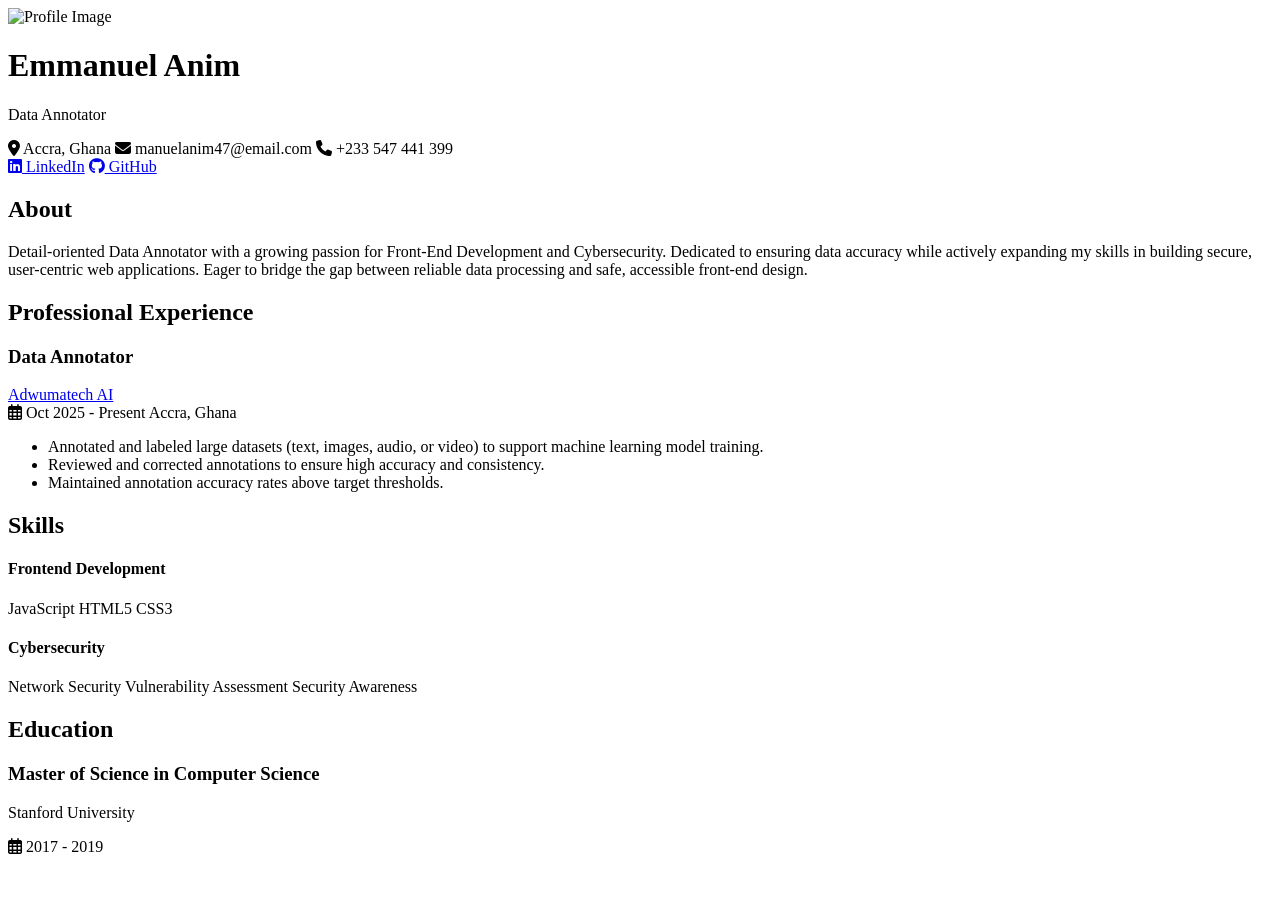
==== project.html @ 0e67bce3 "Add files via upload" ====
<!DOCTYPE html>
<html lang="en">
<head>
    <meta charset="UTF-8">
    <meta name="viewport" content="width=device-width, initial-scale=1.0">
    <title>Emmanuel Anim - Resume</title>
    <link rel="stylesheet" href="style.css">
    <link rel="stylesheet" href="https://cdnjs.cloudflare.com/ajax/libs/font-awesome/6.4.0/css/all.min.css">
</head>
<body>
    <main class="resume-container">
        
        <header class="profile-header">
            <img src="https://as1.ftcdn.net/v2/jpg/05/69/40/36/1000_F_569403685_wBdRDeIIg52MneGRb82bnbxtpNCKgmqS.jpg" alt="Profile Image" class="profile-img"> 
            <div class="profile-info">
                <h1>Emmanuel Anim</h1>
                <p class="subtitle">Data Annotator</p>
                
                <div class="contact-links">
                    <i class="fas fa-map-marker-alt"></i> Accra, Ghana</span>
                    <i class="fas fa-envelope"></i> manuelanim47@email.com</span>
                     <i class="fas fa-phone"></i> +233 547 441 399</span>
                </div>
                
                <div class="social-links">
                    <a href="https://www.linkedin.com/" target="_blank"><i class="fab fa-linkedin"></i> LinkedIn</a>
                    <a href="https://github.com/manuelanim47-dotcom/Emma-Anim" target="_blank"><i class="fab fa-github"></i> GitHub</a>
                </div>
            </div>
        </header>

        <section class="resume-section">
            <h2 class="section-title">About</h2>
            <p>Detail-oriented Data Annotator with a growing passion for Front-End Development and Cybersecurity. Dedicated to ensuring data accuracy while actively expanding my skills in building secure, user-centric web applications. Eager to bridge the gap between reliable data processing and safe, accessible front-end design.</p>
        </section>

        <section class="resume-section">
            <h2 class="section-title">Professional Experience</h2>
            
            <div class="experience-item">
                <div class="item-header">
                    <div class="item-title-group">
                        <h3>Data Annotator</h3>
                        <a href="https://www.adwumatech.ai/" target="_blank">Adwumatech AI</a>
                    </div>
                    <div class="item-meta">
                        <span><i class="far fa-calendar-alt"></i> Oct 2025 - Present</span>
                        <span>Accra, Ghana</span>
                    </div>
                </div>
                <ul class="experience-list">
                    <li>Annotated and labeled large datasets (text, images, audio, or video) to support machine learning model training.</li>
                    <li>Reviewed and corrected annotations to ensure high accuracy and consistency.</li>
                    <li>Maintained annotation accuracy rates above target thresholds.</li>
                </ul>
            </div>

            </section>

        <section class="resume-section">
            <h2 class="section-title">Skills</h2>
            
            <div class="skill-category">
                <h4>Frontend Development</h4>
                <div class="tags-container">
                    <span class="tag">JavaScript</span>
                    <span class="tag">HTML5</span>
                    <span class="tag">CSS3</span>
                </div>
            </div>
                <div class="skill-category">
                    <h4>Cybersecurity</h4>
                    <div class="tags-container">
                        <span class="tag">Network Security</span>
                        <span class="tag">Vulnerability Assessment</span>
                        <span class="tag">Security Awareness</span>
                    </div>  
            </div>
        </section>

        <section>
            <h2 class="section-title">Education</h2>
            
            <div class="education-item">
                <div class="item-header">
                    <div class="item-title-group">
                        <h3>Master of Science in Computer Science</h3>
                        <p class="company-link">Stanford University</p>
                    </div>
                    <div class="item-meta">
                        <span><i class="far fa-calendar-alt"></i> 2017 - 2019</span>
                    </div>
                </div>
            </div>
        </section>

    </main>
</body>
</html>
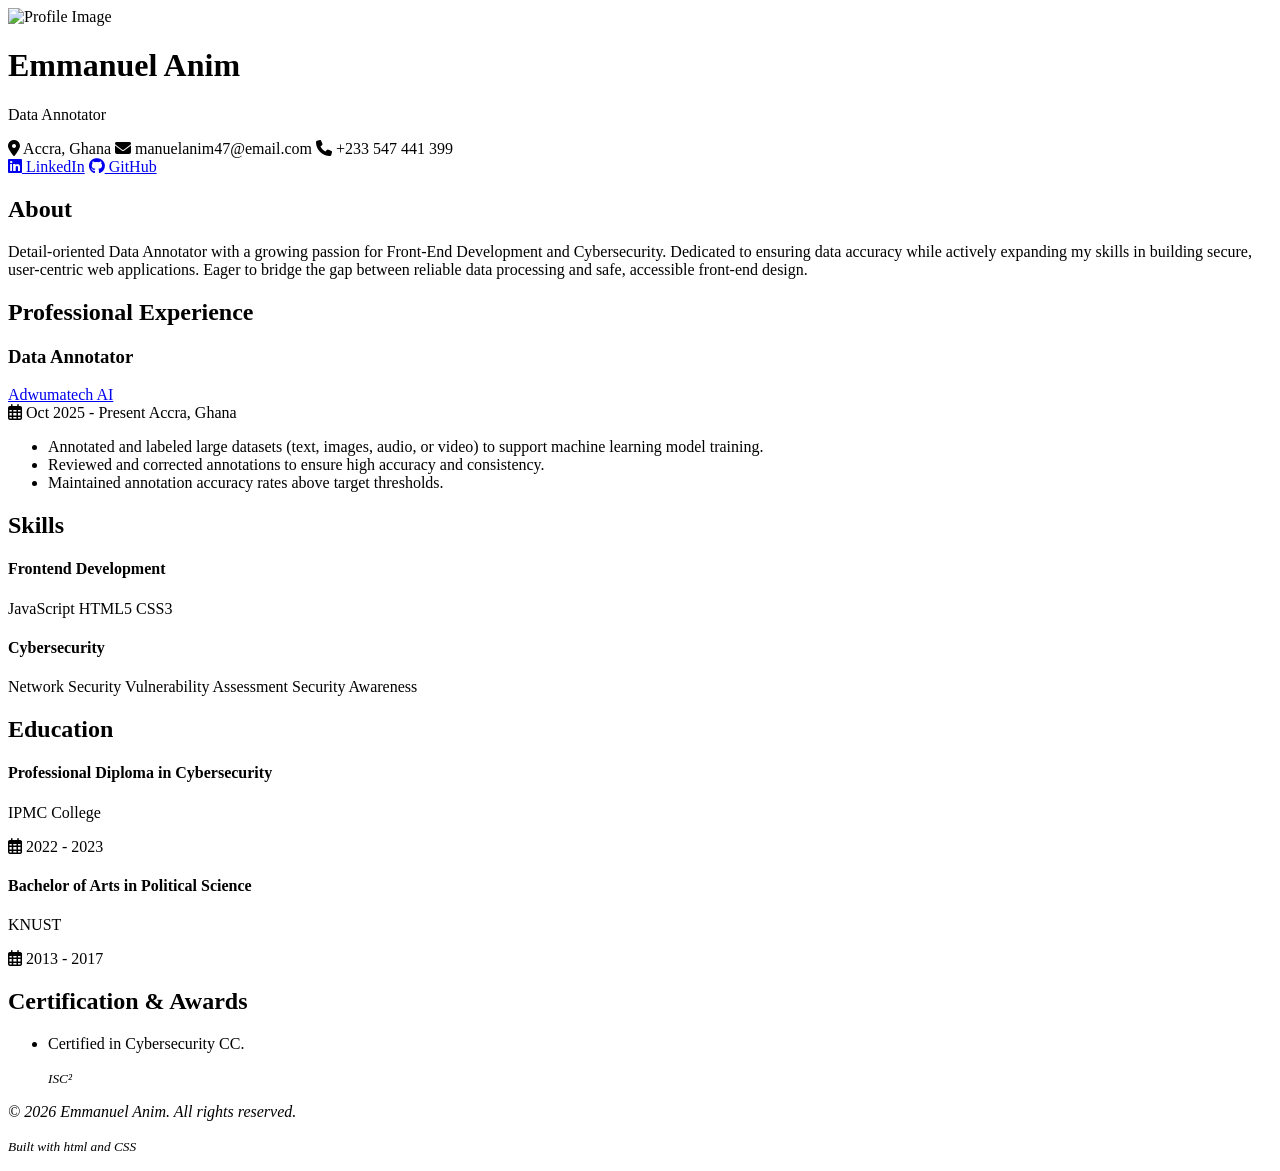
==== commit 50cb8f55: "Update project.html" ====
--- a/project.html
+++ b/project.html
@@ -4,7 +4,7 @@
     <meta charset="UTF-8">
     <meta name="viewport" content="width=device-width, initial-scale=1.0">
     <title>Emmanuel Anim - Resume</title>
-    <link rel="stylesheet" href="style.css">
+    <link rel="stylesheet" href="project.css">
     <link rel="stylesheet" href="https://cdnjs.cloudflare.com/ajax/libs/font-awesome/6.4.0/css/all.min.css">
 </head>
 <body>
@@ -84,16 +84,44 @@
             <div class="education-item">
                 <div class="item-header">
                     <div class="item-title-group">
-                        <h3>Master of Science in Computer Science</h3>
-                        <p class="company-link">Stanford University</p>
+                        <h4>Professional Diploma in Cybersecurity</h4>
+                        <p class="company-link">IPMC College</p>
                     </div>
                     <div class="item-meta">
-                        <span><i class="far fa-calendar-alt"></i> 2017 - 2019</span>
+                        <span><i class="far fa-calendar-alt"></i> 2022 - 2023</span>
                     </div>
                 </div>
             </div>
+            <div Class="education-item">
+                <div class="item-header">
+                    <div clas="item-title-group">
+                        <h4>Bachelor of Arts in Political Science</h4>
+                        <p class="company-link">KNUST</p>
+                    </div>
+                    <div class="item-meta">
+                        <span><i class="far fa-calendar-alt"></i> 2013 - 2017</span>
+                    </div>
+                </div>
+
+            </div>
         </section>
+
+<section class="resume-section">
+            <h2 class="section-title">Certification & Awards</h2>
+            <div class="experience-item">
+                <div class="item-header">
+                    <div class="item-title-group">   
+                <ul class="experience-list">
+                    <li>Certified in Cybersecurity CC.</li>
+                    <p><small><i>ISC²</i></small></p>
+                </ul>            
+            </div>
+            </section>
 
     </main>
 </body>
+<footer>    
+     <p><i>© 2026 Emmanuel Anim. All rights reserved.</i></p>
+     <p><small><i>Built with html and CSS</i></small></p>
+</footer>
 </html>
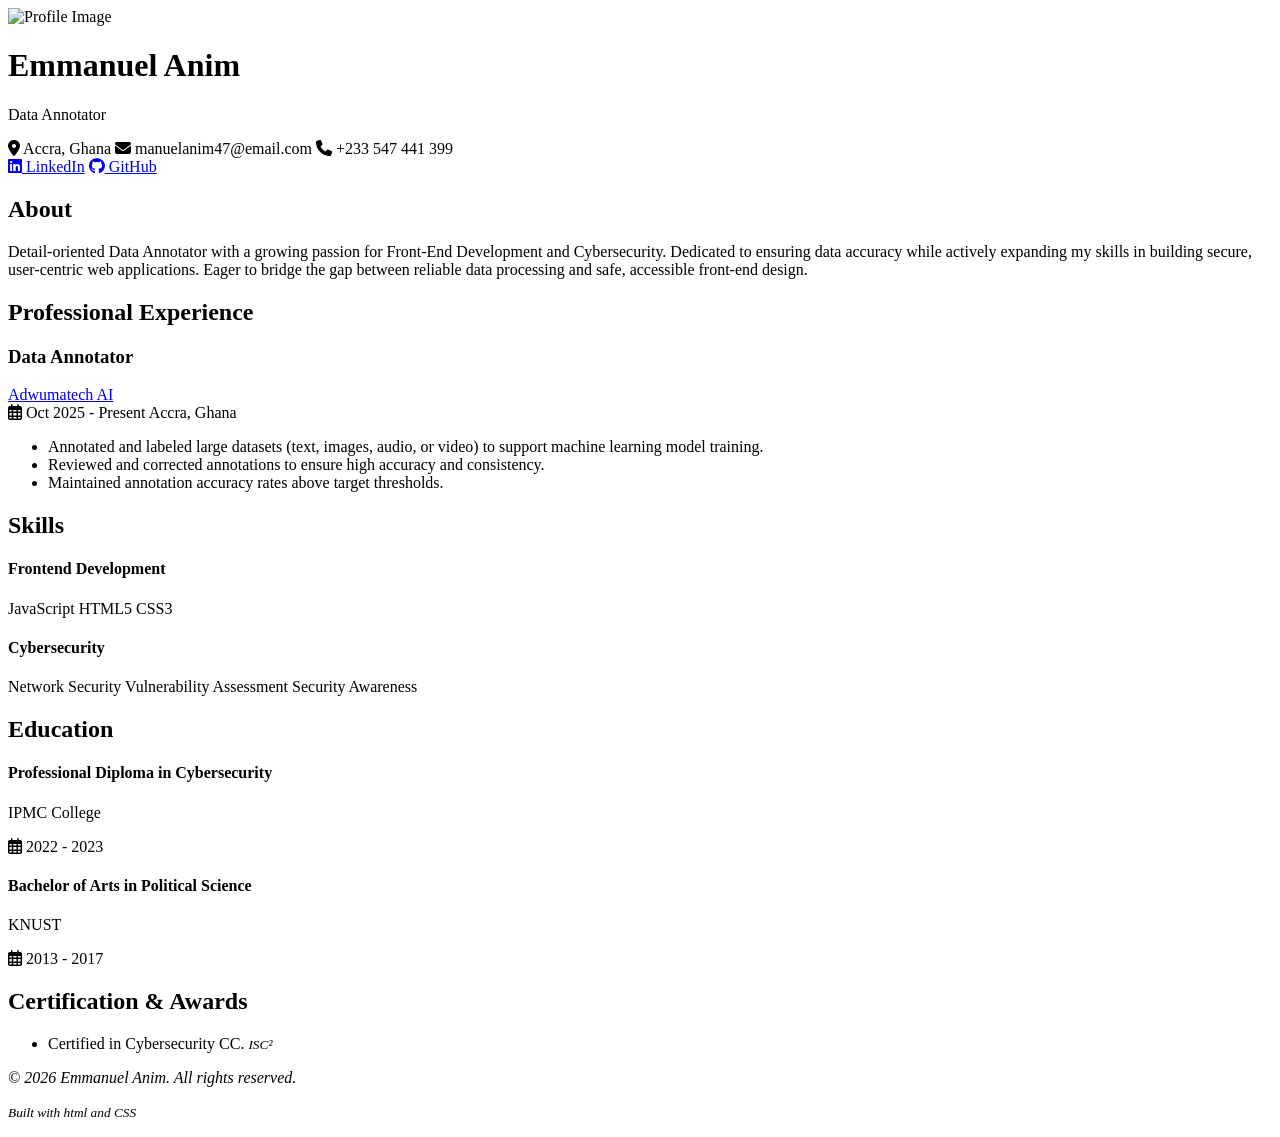
==== commit 1ac818aa: "Fix indentations and HTML structure in project.html" ====
--- a/project.html
+++ b/project.html
@@ -17,14 +17,14 @@
                 <p class="subtitle">Data Annotator</p>
                 
                 <div class="contact-links">
-                    <i class="fas fa-map-marker-alt"></i> Accra, Ghana</span>
-                    <i class="fas fa-envelope"></i> manuelanim47@email.com</span>
-                     <i class="fas fa-phone"></i> +233 547 441 399</span>
+                    <span><i class="fas fa-map-marker-alt"></i> Accra, Ghana</span>
+                    <span><i class="fas fa-envelope"></i> manuelanim47@email.com</span>
+                    <span><i class="fas fa-phone"></i> +233 547 441 399</span>
                 </div>
                 
                 <div class="social-links">
                     <a href="https://www.linkedin.com/" target="_blank"><i class="fab fa-linkedin"></i> LinkedIn</a>
-                    <a href="https://github.com/manuelanim47-dotcom/Emma-Anim" target="_blank"><i class="fab fa-github"></i> GitHub</a>
+                    <a href="https://github.com/manuelanim47-dotcom/Emma-Anim.git" target="_blank"><i class="fab fa-github"></i> GitHub</a>
                 </div>
             </div>
         </header>
@@ -55,7 +55,7 @@
                 </ul>
             </div>
 
-            </section>
+        </section>
 
         <section class="resume-section">
             <h2 class="section-title">Skills</h2>
@@ -68,13 +68,13 @@
                     <span class="tag">CSS3</span>
                 </div>
             </div>
-                <div class="skill-category">
-                    <h4>Cybersecurity</h4>
-                    <div class="tags-container">
-                        <span class="tag">Network Security</span>
-                        <span class="tag">Vulnerability Assessment</span>
-                        <span class="tag">Security Awareness</span>
-                    </div>  
+            <div class="skill-category">
+                <h4>Cybersecurity</h4>
+                <div class="tags-container">
+                    <span class="tag">Network Security</span>
+                    <span class="tag">Vulnerability Assessment</span>
+                    <span class="tag">Security Awareness</span>
+                </div>
             </div>
         </section>
 
@@ -92,9 +92,9 @@
                     </div>
                 </div>
             </div>
-            <div Class="education-item">
+            <div class="education-item">
                 <div class="item-header">
-                    <div clas="item-title-group">
+                    <div class="item-title-group">
                         <h4>Bachelor of Arts in Political Science</h4>
                         <p class="company-link">KNUST</p>
                     </div>
@@ -102,26 +102,24 @@
                         <span><i class="far fa-calendar-alt"></i> 2013 - 2017</span>
                     </div>
                 </div>
-
             </div>
         </section>
 
 <section class="resume-section">
             <h2 class="section-title">Certification & Awards</h2>
             <div class="experience-item">
-                <div class="item-header">
-                    <div class="item-title-group">   
                 <ul class="experience-list">
-                    <li>Certified in Cybersecurity CC.</li>
-                    <p><small><i>ISC²</i></small></p>
-                </ul>            
+                    <li>Certified in Cybersecurity CC. <small><i>ISC²</i></small></li>
+                </ul>
             </div>
-            </section>
+        </section>
 
     </main>
+
+    <footer>
+        <p><i>© 2026 Emmanuel Anim. All rights reserved.</i></p>
+        <p><small><i>Built with html and CSS</i></small></p>
+    </footer>
+
 </body>
-<footer>    
-     <p><i>© 2026 Emmanuel Anim. All rights reserved.</i></p>
-     <p><small><i>Built with html and CSS</i></small></p>
-</footer>
 </html>
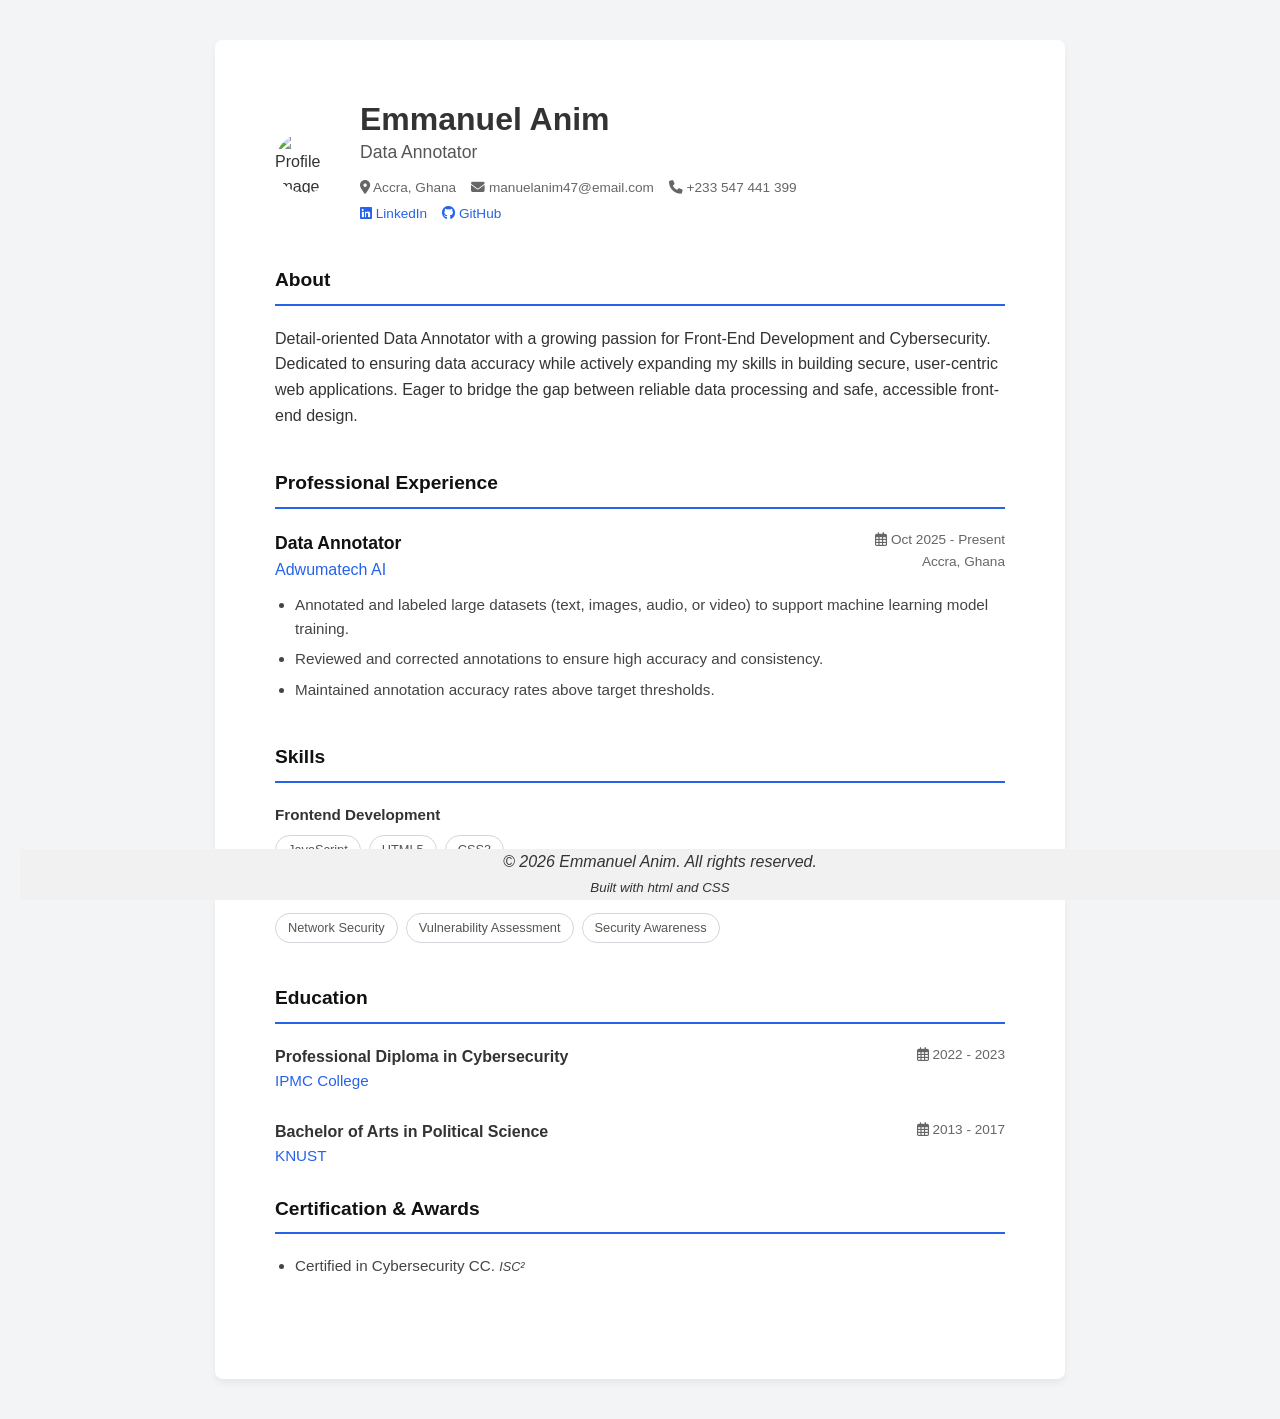
==== commit 59a5e638: "Save project.html changes" ====
--- a/project.html
+++ b/project.html
@@ -105,16 +105,17 @@
             </div>
         </section>
 
-<section class="resume-section">
+        <section class="resume-section">
             <h2 class="section-title">Certification & Awards</h2>
             <div class="experience-item">
                 <ul class="experience-list">
-                    <li>Certified in Cybersecurity CC. <small><i>ISC²</i></small></li>
+                    <li>Certified in Cybersecurity CC. 
+                    <small><i>ISC²</i></small></li>
                 </ul>
             </div>
         </section>
 
-    </main>
+    </main> 
 
     <footer>
         <p><i>© 2026 Emmanuel Anim. All rights reserved.</i></p>
--- a/project.css
+++ b/project.css
@@ -0,0 +1,186 @@
+/* --- 1. GLOBAL RESET & BASE STYLES --- */
+* {
+    margin: 0;
+    padding: 0;
+    box-sizing: border-box;
+}
+
+body {
+    font-family: 'Segoe UI', Tahoma, Geneva, Verdana, sans-serif;
+    background-color: #f3f4f6;
+    color: #333;
+    line-height: 1.6;
+    padding: 40px 20px;
+}
+
+a {
+    text-decoration: none;
+    color: #2563eb;
+}
+
+a:hover {
+    text-decoration: underline;
+}
+
+/* --- 2. MAIN CONTAINER --- */
+.resume-container {
+    max-width: 850px;
+    margin: 0 auto;
+    background-color: #ffffff;
+    padding: 60px;
+    border-radius: 8px;
+    box-shadow: 0 4px 6px rgba(0, 0, 0, 0.05);
+} 
+
+/* --- 3. REUSABLE COMPONENTS --- */
+.section-title {
+    font-size: 1.2rem;
+    color: #111;
+    margin-bottom: 20px;
+    padding-bottom: 8px;
+    border-bottom: 2px solid #2563eb;
+    text-transform: capitalize;
+}
+
+.resume-section {
+    margin-bottom: 40px;
+}
+
+/* --- 4. HEADER STYLES --- */
+.profile-header {
+    display: flex;
+    align-items: center;
+    gap: 25px;
+    margin-bottom: 40px;
+}
+
+.profile-img {
+    width: 60px;
+    height: 60px;
+    border-radius: 50%;
+    object-fit: cover;
+}
+
+.profile-info h1 {
+    font-size: 2rem;
+    font-weight: 700;
+    line-height: 1.2;
+}
+
+.subtitle {
+    font-size: 1.1rem;
+    color: #555;
+    margin-bottom: 10px;
+}
+
+.contact-links,
+.social-links {
+    display: flex;
+    flex-wrap: wrap;
+    gap: 15px;
+    font-size: 0.85rem;
+    color: #666;
+}
+
+.social-links {
+    margin-top: 5px;
+}
+
+/* --- 5. EXPERIENCE & EDUCATION STYLES --- */
+.item-header {
+    display: flex;
+    justify-content: space-between;
+    align-items: flex-start;
+    margin-bottom: 10px;
+}
+
+.item-title-group h3 {
+    font-size: 1.1rem;
+    color: #111;
+}
+
+.company-link {
+    font-size: 0.95rem;
+    color: #2563eb;
+}
+
+.item-meta {
+    text-align: right;
+    font-size: 0.85rem;
+    color: #666;
+    display: flex;
+    flex-direction: column;
+}
+
+.experience-list {
+    margin-left: 20px;
+    font-size: 0.95rem;
+    color: #444;
+}
+
+.experience-list li {
+    margin-bottom: 6px;
+}
+
+.experience-item,
+.education-item {
+    margin-bottom: 25px;
+}
+
+/* --- 6. SKILLS & PROJECTS (TAGS) --- */
+.skill-category {
+    margin-bottom: 15px;
+}
+
+.skill-category h4 {
+    font-size: 0.95rem;
+    margin-bottom: 8px;
+    color: #333;
+}
+
+.tags-container {
+    display: flex;
+    flex-wrap: wrap;
+    gap: 8px;
+}
+
+.tag {
+    font-size: 0.8rem;
+    color: #555;
+    background-color: transparent;
+    border: 1px solid #d1d5db;
+    padding: 4px 12px;
+    border-radius: 20px;
+}
+
+/* --- 7. PROJECTS SPECIFIC --- */
+.project-item {
+    margin-bottom: 25px;
+}
+
+.project-header h3 {
+    font-size: 1.1rem;
+    margin-bottom: 5px;
+    display: flex;
+    align-items: center;
+    gap: 8px;
+}
+
+.project-header h3 a {
+    font-size: 0.9rem;
+    color: #9ca3af;
+}
+
+.project-item p {
+    font-size: 0.95rem;
+    color: #444;
+    margin-bottom: 10px;
+}
+
+footer {
+    position: fixed;
+    bottom: 0;
+    width: 100%;
+    background: #f1f1f1;
+    text-align: center;
+}
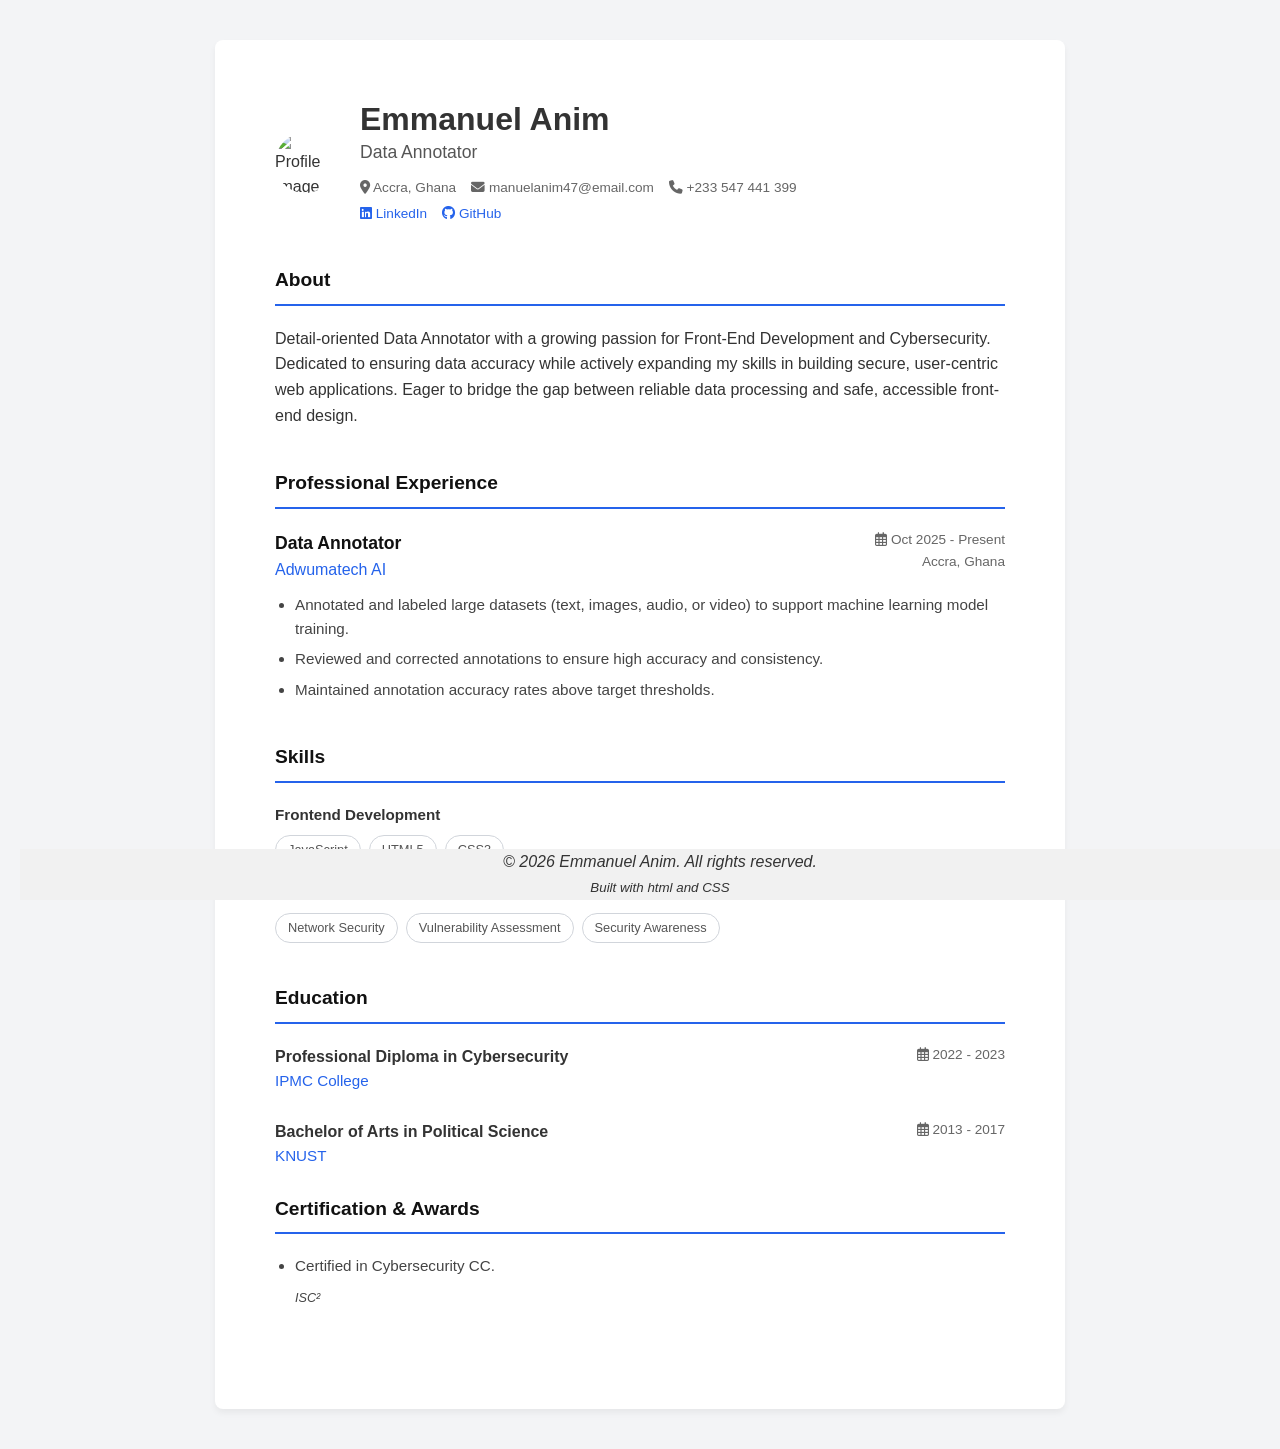
==== commit aaa68d29: "Update project information" ====
--- a/project.html
+++ b/project.html
@@ -109,8 +109,8 @@
             <h2 class="section-title">Certification & Awards</h2>
             <div class="experience-item">
                 <ul class="experience-list">
-                    <li>Certified in Cybersecurity CC. 
-                    <small><i>ISC²</i></small></li>
+                    <li>Certified in Cybersecurity CC.</li>
+                    <small><i>ISC²</i></small>
                 </ul>
             </div>
         </section>
